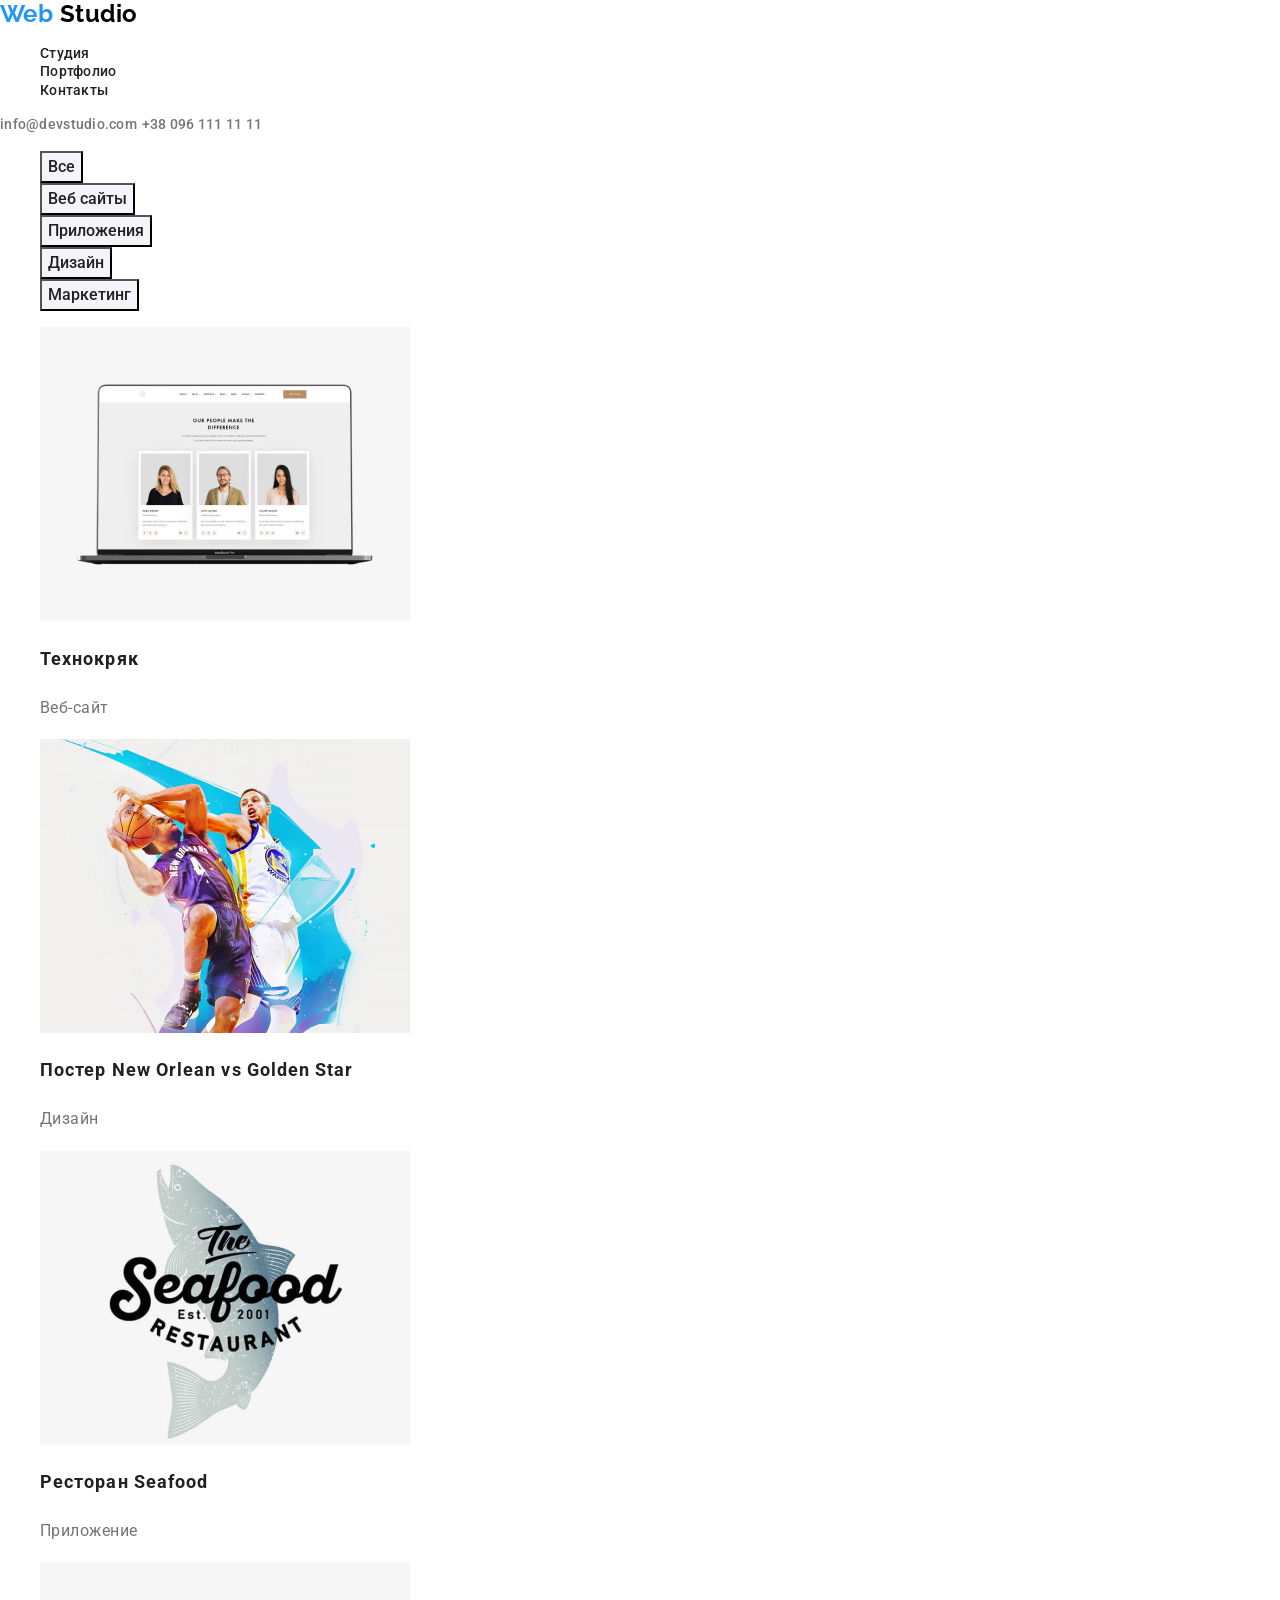
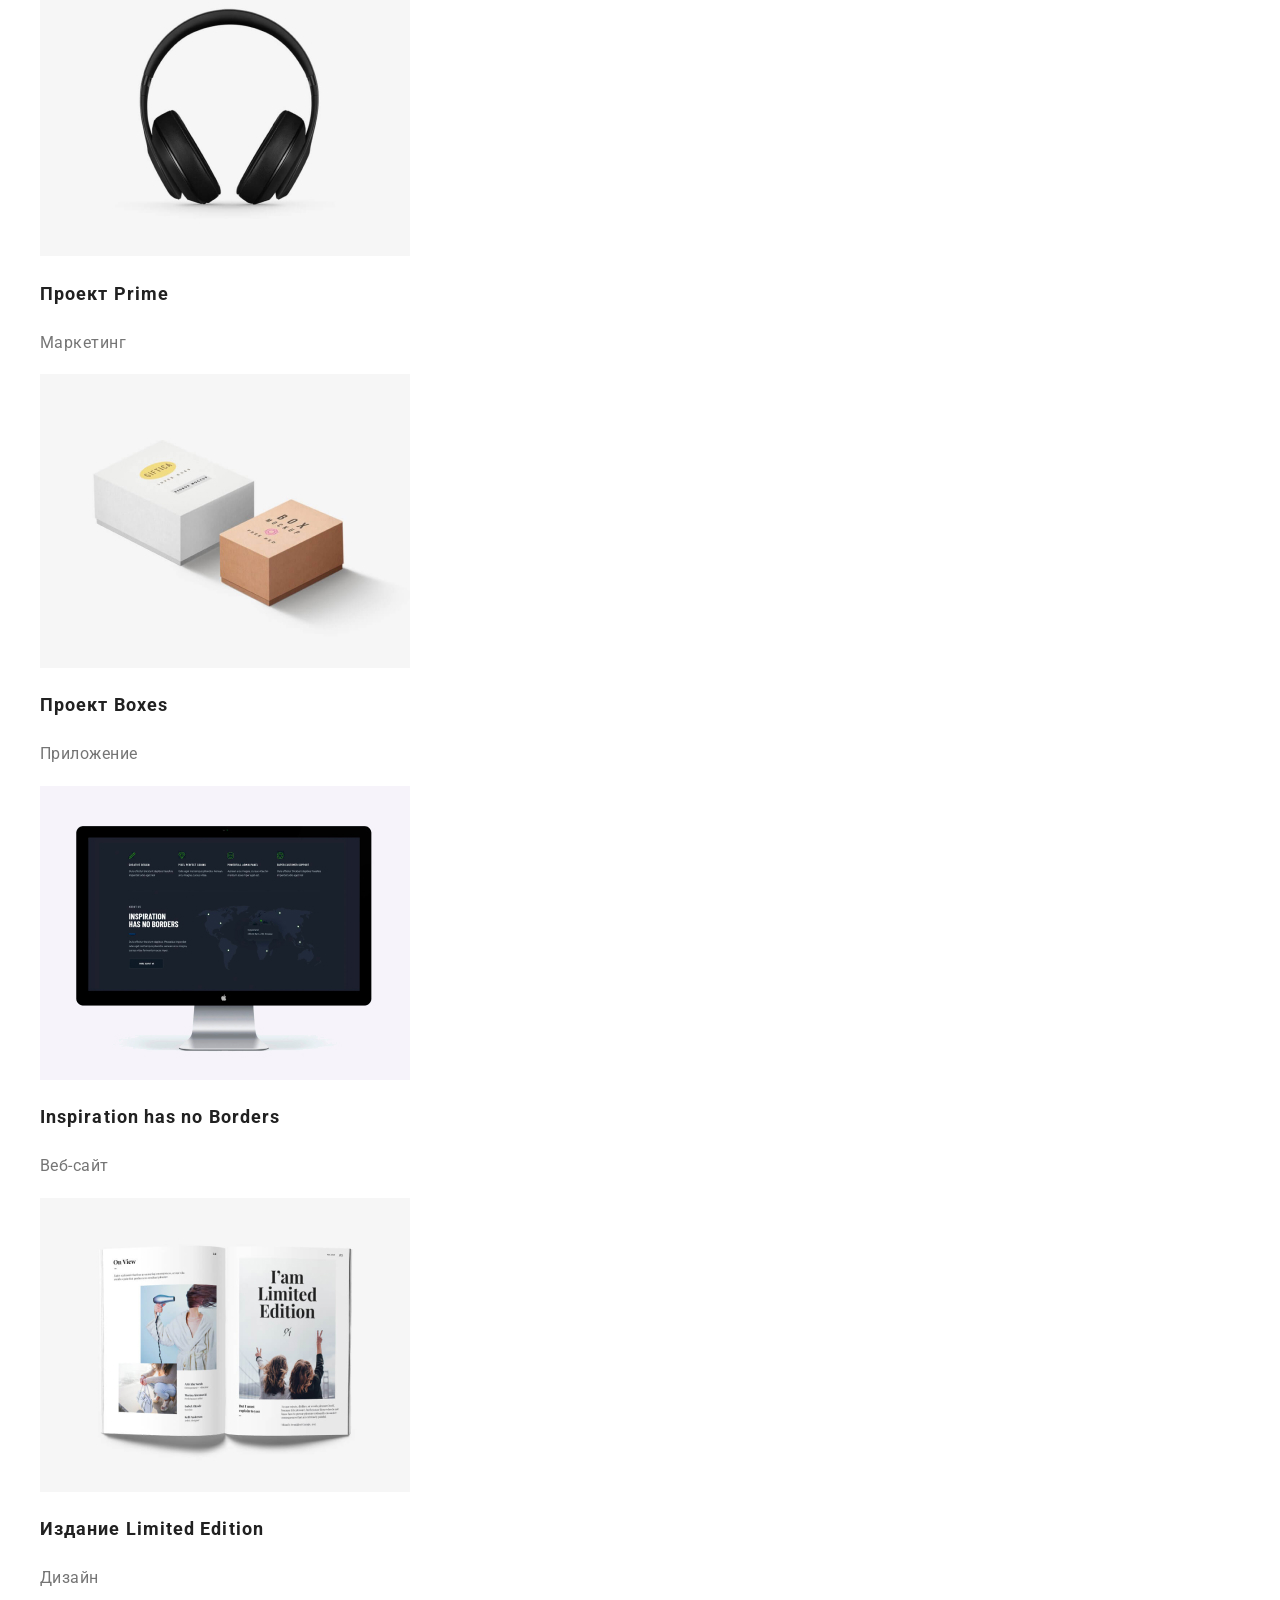
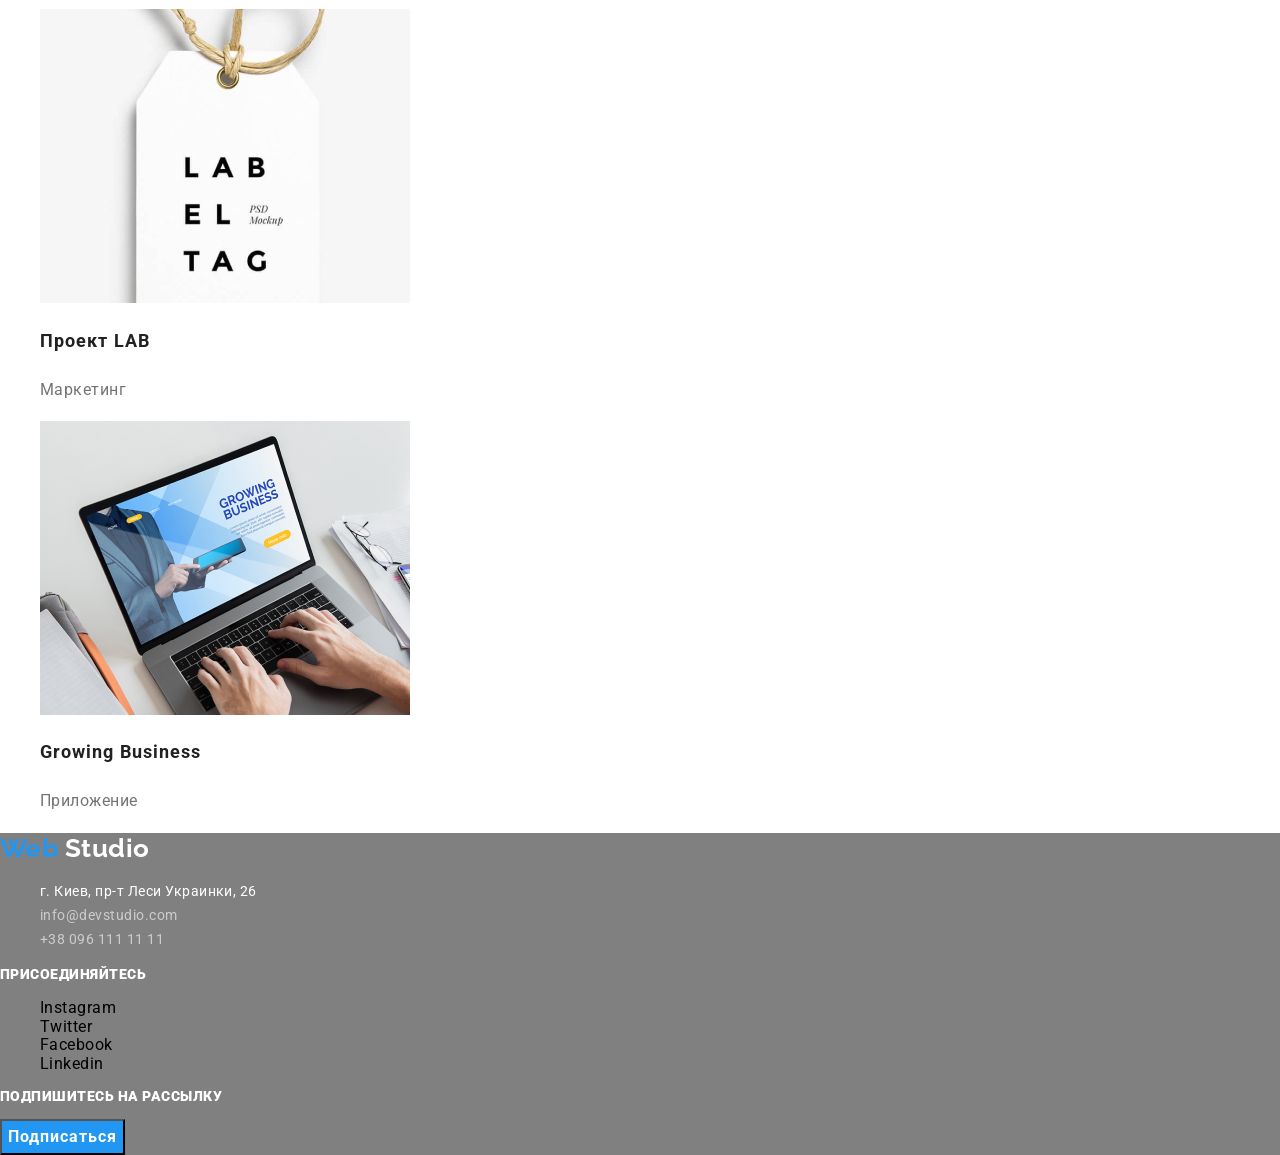
==== portfolio.html @ 8da84ddb "copy files from hw2" ====
<!DOCTYPE html>
<html lang="en">
  <head>
    <meta charset="UTF-8" />
    <meta name="viewport" content="width=device-width, initial-scale=1.0" />
    <title>Portfolio</title>
    <link rel="stylesheet" href="./css/normalize.css">
    <link href="https://fonts.googleapis.com/css2?family=Raleway:wght@700&family=Roboto:wght@400;500;700;900&display=swap" rel="stylesheet">
    <link rel="stylesheet" href="./css/styles.css" />
  </head>
  <body>
    <!-- Шапка сайта с навигацией и контактами-->
    <header class="header">
      <nav class="main-nav">
        <a class="logo link" href="./" aria-label="Логотип компании"><span class="logo-accent">Web</span> Studio</a>
        <ul class="list">
          <li class="main-nav-link-item"><a class="main-nav-link link" href="./index.html">Студия</a></li>
          <li class="main-nav-link-item"><a class="main-nav-link link" href="./portfolio.html">Портфолио</a></li>
          <li class="main-nav-link-item"><a class="main-nav-link link" href="">Контакты</a></li>
        </ul>
      </nav>
      <address class="header-address">
        <a class="header-contacts-link link" href="mailto:info@devstudio.com">info@devstudio.com</a>
        <a class="header-contacts-link link" href="tel:+380961111111">+38 096 111 11 11</a>
      </address>
    </header>

    <!-- Основной контент страници -->
    <main class="mail-portfolio">
      <section class="portfolio-section">
        <h1 hidden>Примеры наших робот</h1>
        <ul class="portfolio-btn-list list">
          <li><button class="portfolio-btn">Все</button></li>
          <li><button class="portfolio-btn">Веб сайты</button></li>
          <li><button class="portfolio-btn">Приложения</button></li>
          <li><button class="portfolio-btn">Дизайн</button></li>
          <li><button class="portfolio-btn">Маркетинг</button></li>
        </ul>
        <ul class="portfolio-list list">
          <li class="portfolio-list-item">
            <a class="portfolio-list-link link" href="">
              <img src="./images/porfolio/img-1.jpg" alt="Веб-сайт" width="370" >
              <h2 class="portfolio-subtitle">Технокряк</h2>
              <p class="portfolio-types">Веб-сайт</p>
              <p class="portfolio-description" hidden>Технокряк это современная площадка распространения коронавируса. Компании используют эту платформу для цифрового шпионажа и атак на защищённые сервера конкурентов.</p>
            </a>
          </li>
          <li class="portfolio-list-item">
            <a class="portfolio-list-link link" href="">
              <img src="./images/porfolio/img-2.jpg" alt="Дизайн" width="370">
              <h2 class="portfolio-subtitle">Постер New Orlean vs Golden Star</h2>
              <p class="portfolio-types">Дизайн</p>
              <p class="portfolio-description" hidden></p>
            </a>
          </li>
          <li class="portfolio-list-item">
            <a class="portfolio-list-link link" href="">
              <img src="./images/porfolio/img-3.jpg" alt="Приложение" width="370">
              <h2 class="portfolio-subtitle">Ресторан Seafood</h2>
              <p class="portfolio-types">Приложение</p>
              <p class="portfolio-description" hidden></p>
            </a>
          </li>
          <li class="portfolio-list-item">
            <a class="portfolio-list-link link" href="">
              <img src="./images/porfolio/img-4.jpg" alt="Маркетинг" width="370">
              <h2 class="portfolio-subtitle">Проект Prime</h2>
              <p class="portfolio-types">Маркетинг</p>
              <p class="portfolio-description" hidden></p>
            </a>
          </li>
          <li class="portfolio-list-item">
            <a class="portfolio-list-link link" href="">
              <img src="./images/porfolio/img-5.jpg" alt="Приложение" width="370">
              <h2 class="portfolio-subtitle">Проект Boxes</h2>
              <p class="portfolio-types">Приложение</p>
              <p class="portfolio-description" hidden></p>
            </a>
          </li>
          <li class="portfolio-list-item">
            <a class="portfolio-list-link link" href="">
              <img src="./images/porfolio/img-6.jpg" alt="Веб-сайт" width="370">
              <h2 class="portfolio-subtitle">Inspiration has no Borders</h2>
              <p class="portfolio-types">Веб-сайт</p>
              <p class="portfolio-description" hidden></p>
            </a>
          </li>
          <li class="portfolio-list-item">
            <a class="portfolio-list-link link" href="">
              <img src="./images/porfolio/img-7.jpg" alt="Дизайн" width="370">
              <h2 class="portfolio-subtitle">Издание Limited Edition</h2>
              <p class="portfolio-types">Дизайн</p>
              <p class="portfolio-description" hidden></p>
            </a>
          </li>
          <li class="portfolio-list-item">
            <a class="portfolio-list-link link" href="">
              <img src="./images/porfolio/img-8.jpg" alt="Маркетинг" width="370">
              <h2 class="portfolio-subtitle">Проект LAB</h2>
              <p class="portfolio-types">Маркетинг</p>
              <p class="portfolio-description" hidden></p>
            </a>
          </li>
          <li class="portfolio-list-item">
            <a class="portfolio-list-link link" href="">
              <img src="./images/porfolio/img-9.jpg" alt="Приложение"  width="370">
              <h2 class="portfolio-subtitle">Growing Business</h2>
              <p class="portfolio-types">Приложение</p>
              <p class="portfolio-description" hidden></p>
            </a>
          </li>
        </ul>
      </section>
    </main>

    <!-- Подвал сайта-->
    <footer class="footer">
      <!-- Контакты -->
      <div class="footer-contacts">
        <a class="footer-logo link" href="./" aria-label="Логотип компании"><span class="logo-accent">Web</span> Studio</a>
        <ul class="footer-address-list list">
          <li class="footer-address-link">
            <address>
              <a class="footer-link-place link" href="https://goo.gl/maps/4RLSNgMSJUWDJuMT8" target="_blank"
                >г. Киев, пр-т Леси Украинки, 26</a
              >
            </address>
          </li>
          <li class="footer-address-link">
            <address>
              <a class="footer-link-contacts link" href="mailto:info@devstudio.com">info@devstudio.com</a>
            </address>
          </li>
          <li class="footer-address-link">
            <address><a class="footer-link-contacts link" href="tel:+380961111111">+38 096 111 11 11</a></address>
          </li>
        </ul>
      </div>

      <!-- Призыв присоединиться -->
      <div class="join-section">
        <p class="join-word"><b>присоединяйтесь</b></p>
        <ul class="join-list list">
          <li class="join-list-item">
            <a class="join-list-link link" href="#" aria-label="Ссилка на Инстаграм" target="_blank"
              >Instagram</a
            >
          </li>
          <li class="join-list-item">
            <a class="join-list-link link" href="#" aria-label="Ссилка на Твитер" target="_blank"
              >Twitter</a
            >
          </li>
          <li class="join-list-item">
            <a class="join-list-link link" href="#" aria-label="Ссилка на Фейсбук" target="_blank"
              >Facebook</a
            >
          </li>
          <li class="join-list-item">
            <a class="join-list-link link" href="#" aria-label="Ссилка на Линкедин" target="_blank"
              >Linkedin</a
            >
          </li>
        </ul>
      </div>

      <!-- Подписка на рассилку -->
      <div>
        <p class="join-word"><b>Подпишитесь на рассылку</b></p>
        <button class="footer-btn">Подписаться</button>
      </div>
    </footer>
  </body>
</html>
---- css/styles.css ----
/*
font-family: Raleway; - only in Logo
font-weight: 700;

font-family: Roboto;
font-weight: 400;
font-weight: 500; 
font-weight: 700;
font-weight: 900;

font-family: 'Raleway', sans-serif;
font-family: 'Roboto', sans-serif;
*/

html {
  box-sizing: border-box;
}

*,
*::before,
*::after {
  box-sizing: inherit;
}


:root {
  --logo-text-color: #000000;
  --primery-text-color: #757575;
  --secondary-text-color: #212121;
  --darkbackground-text-color: #ffffff;
  --accent-color: #2196F3;
  --footer-mail-tell-color: rgba(255, 255, 255, 0.6);

  --font-primery: "Roboto", sans-serif;
  --font-logo: "Raleway", sans-serif;
  /* Raleway only in Logo */
}


body {
  font-family: var(--font-primery);
  font-weight: 400;
  letter-spacing: 0.03em;
}

.link {
text-decoration: none;
font-style: normal;
color: inherit;
}

.list {
  list-style: none;
}

/* Header */

.logo {
  font-family: var(--font-logo);
  font-weight: 700;
  font-size: 24px;
  line-height: 1.17;
  color: var(--logo-text-color);
}

.logo-accent{
  color: var(--accent-color);
}

.main-nav-link{
  font-weight: 500;
  font-size: 14px;
  line-height: 1.14;
  letter-spacing: 0.02em;
  color: var(--secondary-text-color);
}

.main-nav-link:hover,
.main-nav-link:focus {
color: var(--accent-color);
}

.header-contacts-link{
  font-weight: 500;
  font-size: 14px;
  line-height: 1.4;
  letter-spacing: 0.02em;
  color: var(--primery-text-color); 
}

.header-contacts-link:hover,
.header-contacts-link:focus {
  color: var(--accent-color);
}
/*
 Main Studio Content 
 */

/* Hero Content */
.hero-section {
  background-color: grey;
  /* Временно. Чтобы было видно белый текст */
}

.hero-title {
  font-weight: 900;
  font-size: 26px;
  line-height: 1.62;
  text-align: center;
  letter-spacing: 0.06em;
  text-transform: uppercase;
  color: var(--darkbackground-text-color);
}

.hero-btn {
font-weight: 700;
font-size: 16px;
line-height: 1.88;
align-items: center;
text-align: center;
letter-spacing: 0.06em;
color: var(--darkbackground-text-color);
background-color: var(--accent-color);

display: flex;
}

/* Our Features Content */

.features-subtitle {
  font-weight: 700;
  font-size: 14px;
  line-height: 1.14;
  text-transform: uppercase;
  color: var(--secondary-text-color);
}

.features-description {
font-size: 14px;
line-height: 1.71;
color: var(--primery-text-color);
}

/* Activities Content */

.activities-section {
  background-color: grey;
    /* Временно. Чтобы было видно белый текст */
}

.activities-title,
.team-title,
.clients-title {
  font-weight: 700;
  font-size: 36px;
  line-height: 1.17;
  text-align: center;
color: var(--secondary-text-color);
}

.activities-list-description {
  font-weight: 700;
  font-size: 14px;
  line-height: 1.14;
  text-align: center;
  text-transform: uppercase;
  color: var(--darkbackground-text-color);
}

/* Team Content */

.team-title {
  color: var(--secondary-text-color);
}

.team-person {
  font-weight: 500;
  font-size: 16px;
  line-height: 1.19;
  text-align: center;
  color: var(--secondary-text-color);
}

.team-job {
  font-size: 16px;
  line-height: 1.19;
  text-align: center;
  color: #757575;
}

.team-social-link:hover,
.team-social-link:focus {
  color: var(--accent-color);
}

/* Clients Content */

.clients-title {
  color: var(--secondary-text-color);
}

.clients-list-link:focus,
.clients-list-link:hover{
  color: var(--accent-color);
}

/* Footer */

.footer {
  background-color: grey;
  /* Временно. Чтобы было видно белый текст */
}

.footer-logo {
  font-family: Raleway;
  font-weight: 700;
  font-size: 26px;
  line-height: 1.19;
  color: var(--darkbackground-text-color);
}

.footer-link-place, 
.footer-link-contacts  {
  font-size: 14px;
  line-height: 1.71;
  color: var(--darkbackground-text-color);  
}

.footer-link-contacts {
  color: var(--footer-mail-tell-color);
}

.join-word {
  font-weight: 700;
  font-size: 14px;
  line-height: 1.14;
  text-transform: uppercase;
  color: var(--darkbackground-text-color);
}

.join-list-link:hover, 
.join-list-link:focus {
  color: var(--accent-color);
} 

.footer-btn {
  font-weight: 700;
  font-size: 16px;
  line-height: 1.9;
  align-items: center;
  text-align: center;
  letter-spacing: 0.06em;
  color: var(--darkbackground-text-color);

  display: flex;
  background-color: var(--accent-color);
}


/*
Portfolio
Main Section
*/

.portfolio-btn {
  font-weight: 500;
  font-size: 16px;
  line-height: 1.63;
  text-align: center;
  color: var(--secondary-text-color);

  background-color: #F5F4FA;
}

.portfolio-btn:focus,
.portfolio-btn:hover {
  color: var(--darkbackground-text-color);
  background-color: var(--accent-color);
}

.portfolio-list-link:focus,
.portfolio-list-link:hover {
  background-color: var(--accent-color);
}

.portfolio-subtitle {
  font-weight: 700;
  font-size: 18px;
  line-height: 2;
  letter-spacing: 0.06em;
  color: var(--secondary-text-color);
}

.portfolio-types {
  font-size: 16px;
  line-height: 1.9;
  color: var(--primery-text-color); 
}

.portfolio-description {
  font-size: 18px;
  line-height: 1.6;
  color: var(--darkbackground-text-color);
}
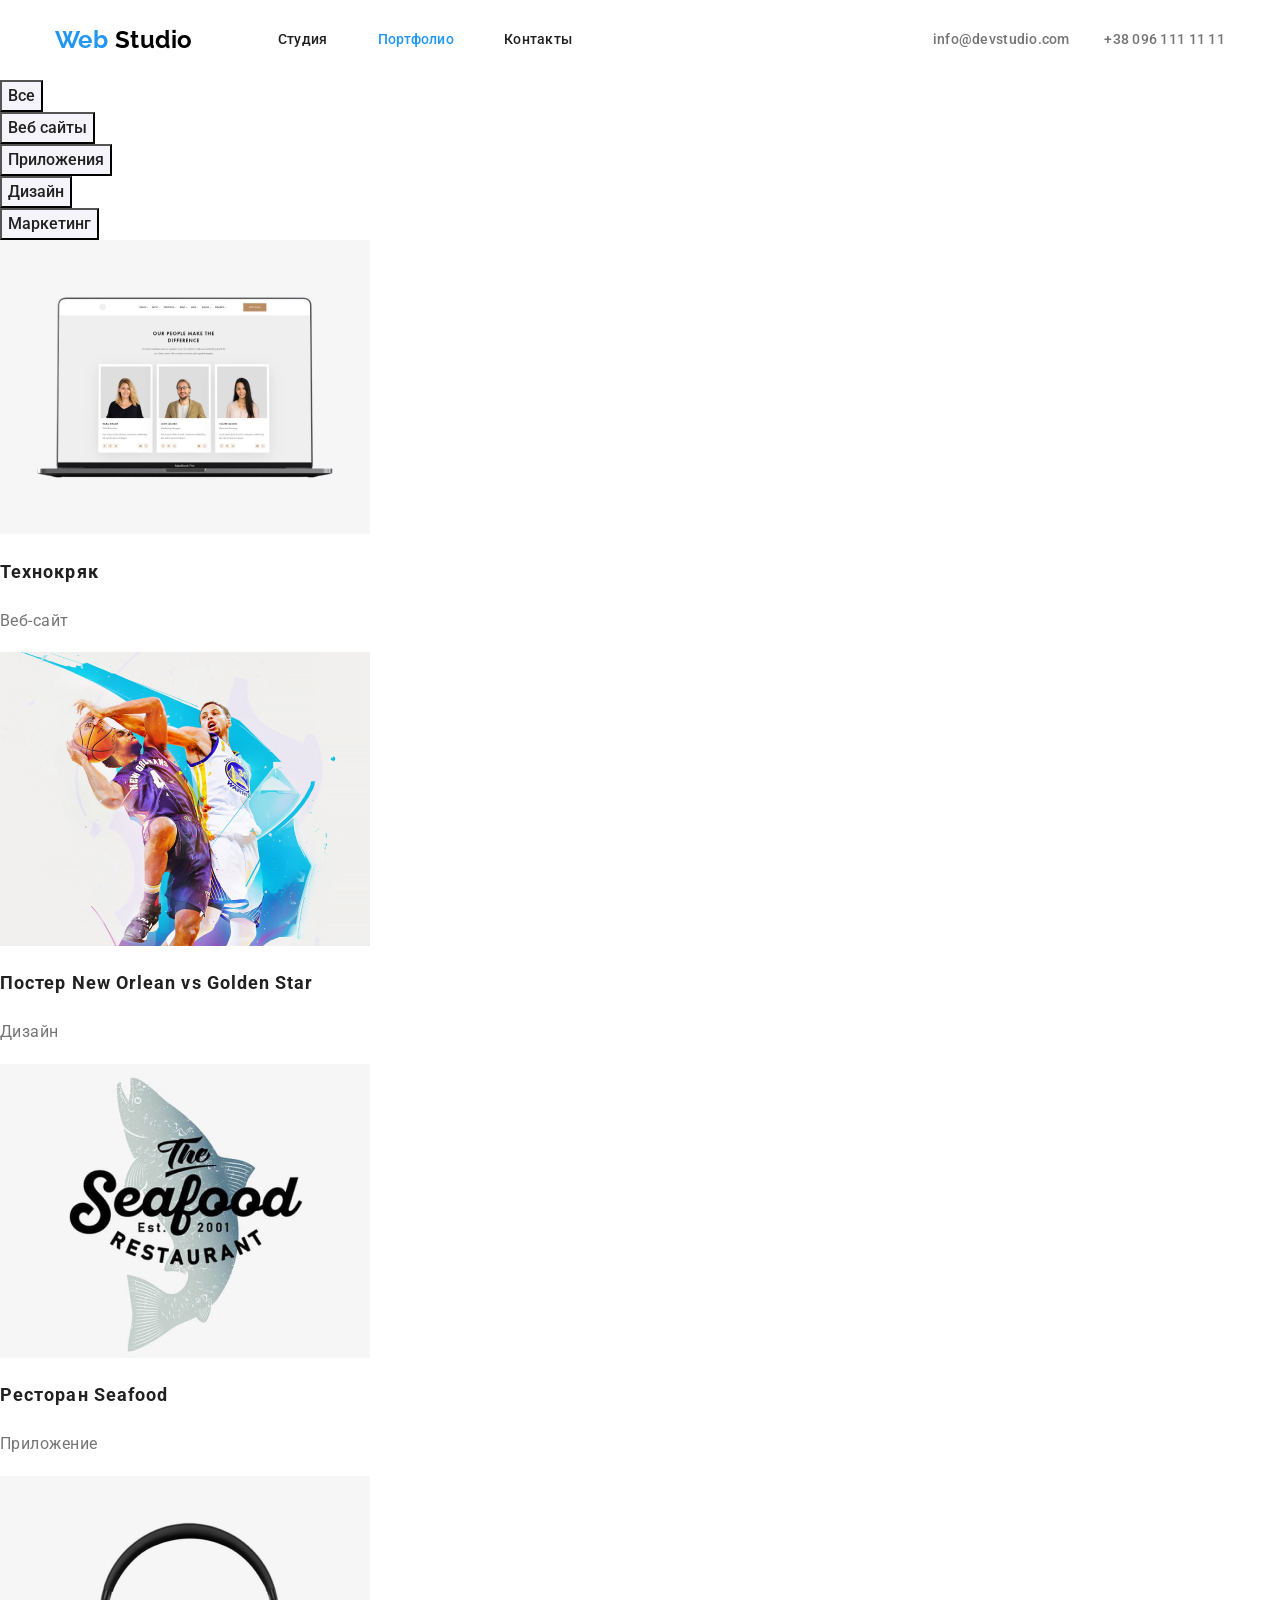
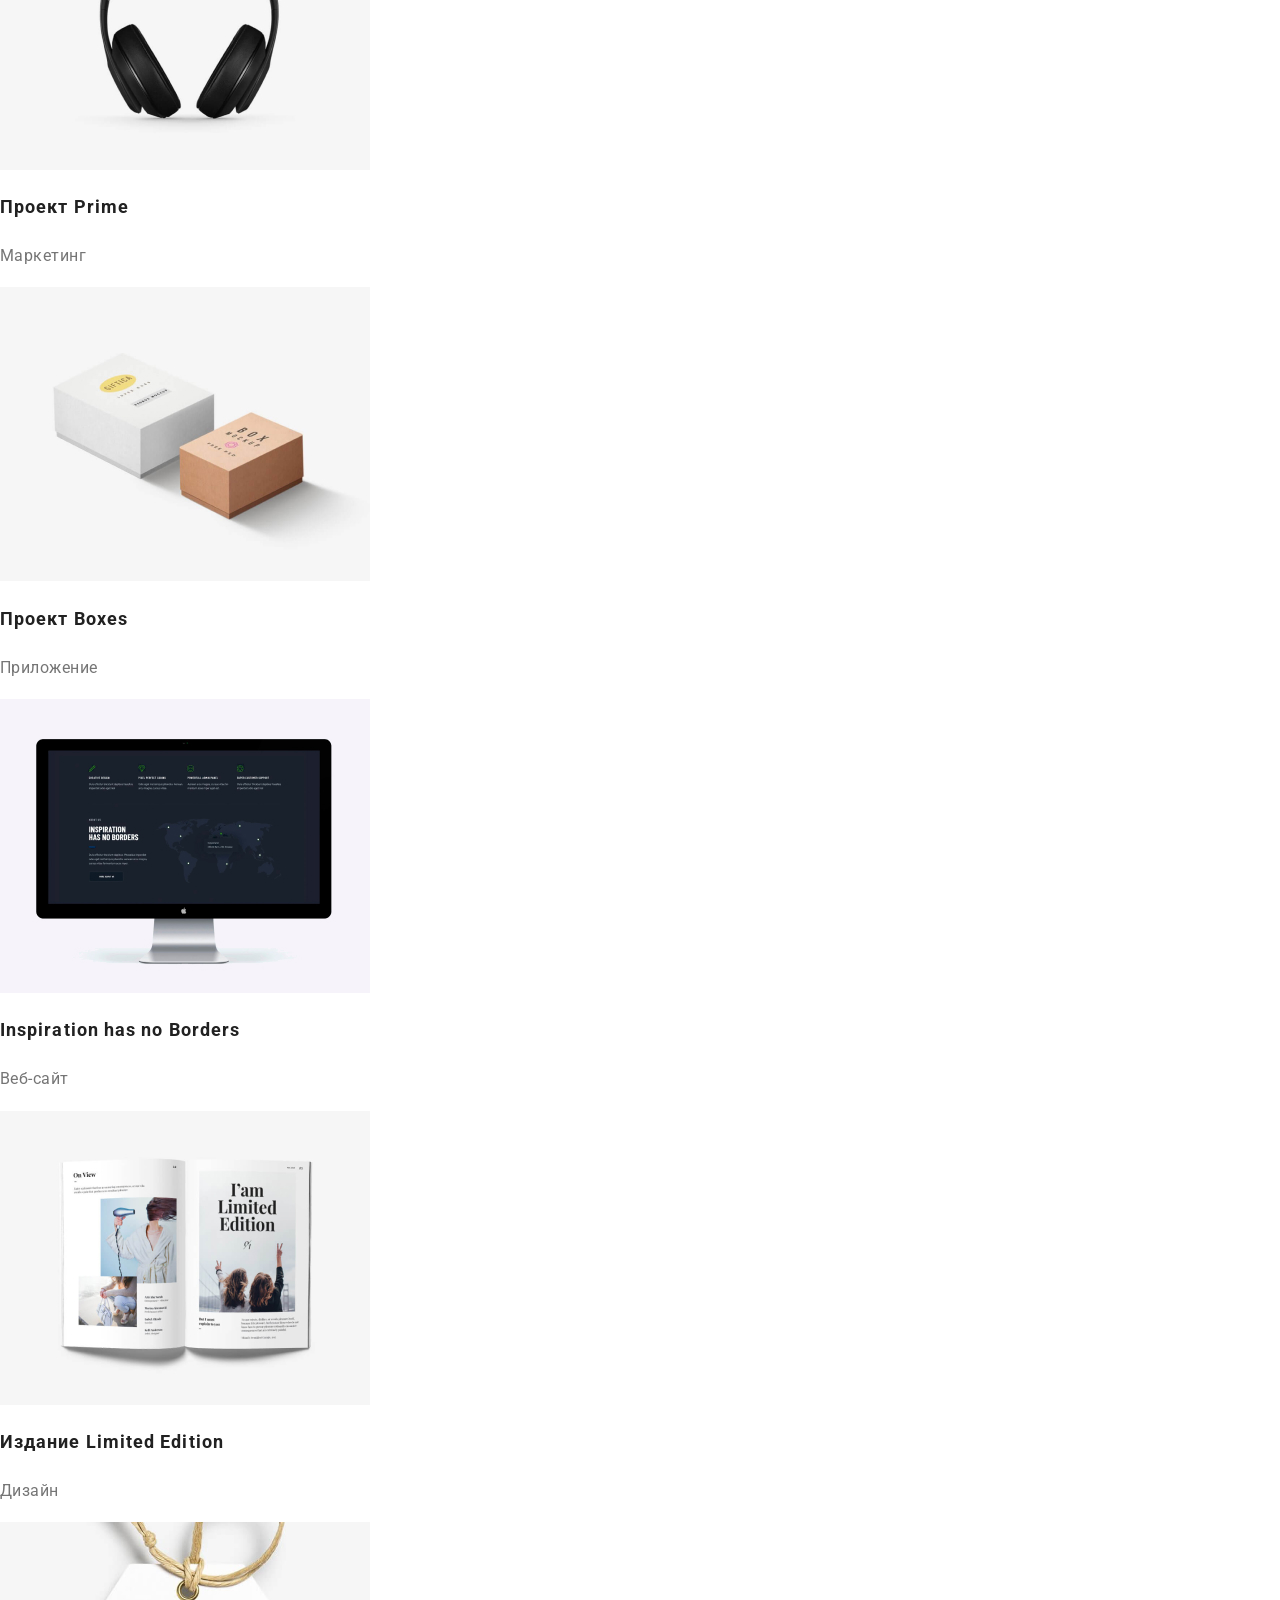
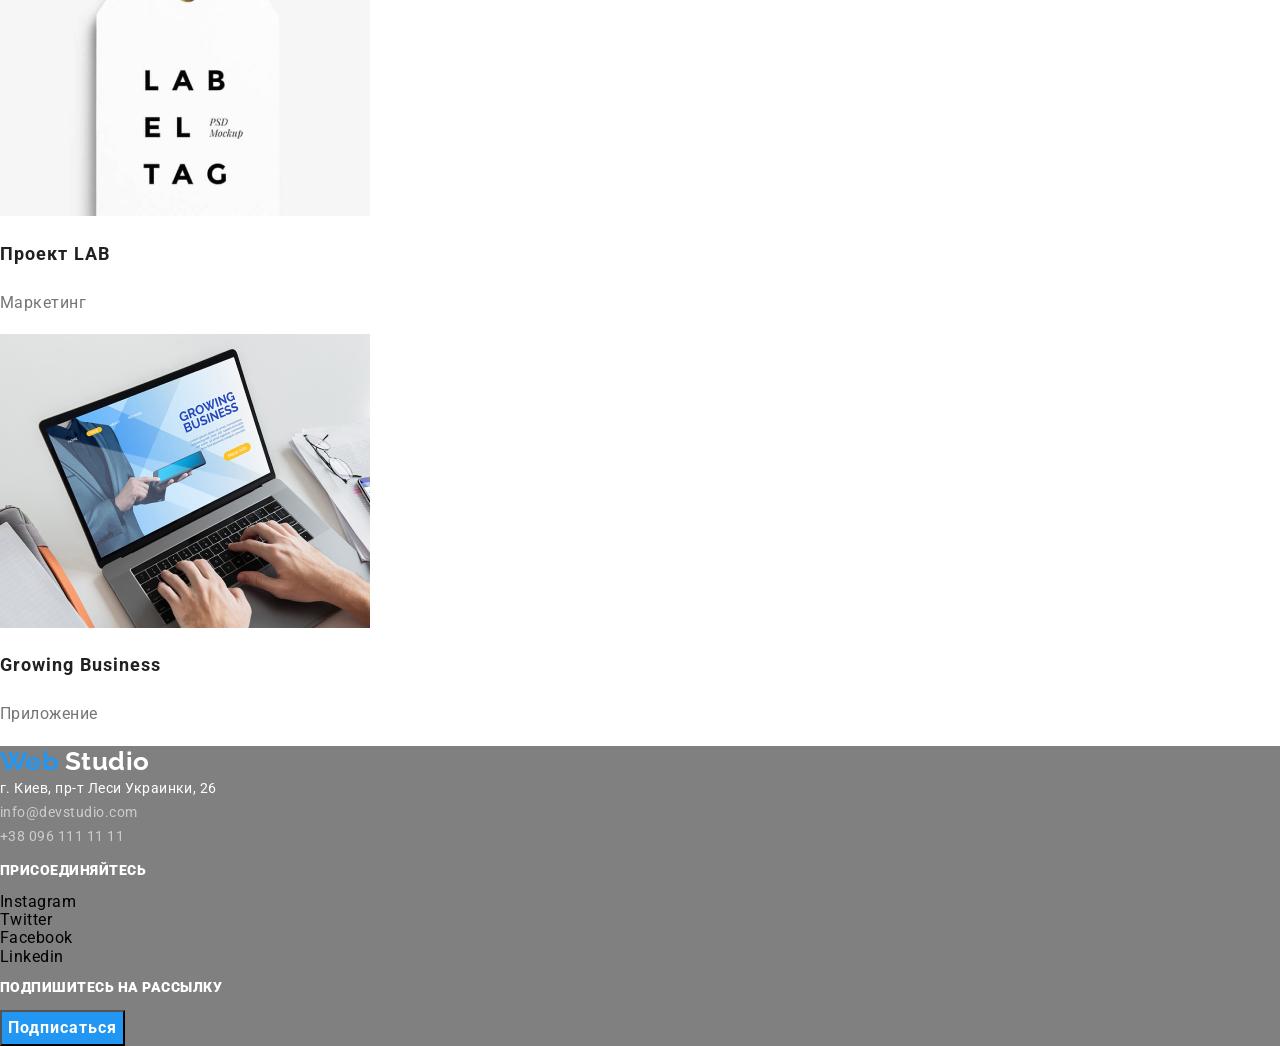
==== commit 8c3bfe09: "add position styles from header and hero section" ====
--- a/portfolio.html
+++ b/portfolio.html
@@ -11,18 +11,20 @@
   <body>
     <!-- Шапка сайта с навигацией и контактами-->
     <header class="header">
-      <nav class="main-nav">
-        <a class="logo link" href="./" aria-label="Логотип компании"><span class="logo-accent">Web</span> Studio</a>
-        <ul class="list">
-          <li class="main-nav-link-item"><a class="main-nav-link link" href="./index.html">Студия</a></li>
-          <li class="main-nav-link-item"><a class="main-nav-link link" href="./portfolio.html">Портфолио</a></li>
-          <li class="main-nav-link-item"><a class="main-nav-link link" href="">Контакты</a></li>
-        </ul>
-      </nav>
-      <address class="header-address">
-        <a class="header-contacts-link link" href="mailto:info@devstudio.com">info@devstudio.com</a>
-        <a class="header-contacts-link link" href="tel:+380961111111">+38 096 111 11 11</a>
-      </address>
+      <div class="container">
+        <nav class="main-nav">
+          <a class="logo link" href="./" aria-label="Логотип компании"><span class="logo-accent">Web</span> Studio</a>
+          <ul class="list">
+            <li class="main-nav-link-item"><a class="main-nav-link link " href="./index.html">Студия</a></li>
+            <li class="main-nav-link-item"><a class="main-nav-link link current" href="./portfolio.html">Портфолио</a></li>
+            <li class="main-nav-link-item"><a class="main-nav-link link" href="">Контакты</a></li>
+          </ul>
+        </nav>
+        <address class="header-address">
+          <a class="header-contacts-link link" href="mailto:info@devstudio.com">info@devstudio.com</a>
+          <a class="header-contacts-link link" href="tel:+380961111111">+38 096 111 11 11</a>
+        </address>  
+      </div>
     </header>
 
     <!-- Основной контент страници -->
--- a/css/styles.css
+++ b/css/styles.css
@@ -50,12 +50,39 @@
 }
 
 .list {
+  margin: 0px;
+  padding: 0px;
   list-style: none;
 }
 
 /* Header */
 
+.header .container {
+  width: 1200px;
+  display: flex;
+  /* justify-content: space-between; */
+  align-items: center;
+
+  margin-left: auto;
+  margin-right: auto;
+  padding-left: 15px;
+  padding-right: 15px;
+}
+
+.main-nav {
+  display: flex;
+  align-items: center;
+  margin-right: auto;
+}
+
+.main-nav>.list {
+  display: flex; 
+  align-items: center;
+}
+
 .logo {
+margin-right: 85px;
+
   font-family: var(--font-logo);
   font-weight: 700;
   font-size: 24px;
@@ -67,7 +94,15 @@
   color: var(--accent-color);
 }
 
+.main-nav-link-item:not(:last-child) {
+  margin-right: 50px;
+}
+
 .main-nav-link{
+  display: block;
+  padding-top: 32px;
+  padding-bottom: 32px;
+
   font-weight: 500;
   font-size: 14px;
   line-height: 1.14;
@@ -77,10 +112,22 @@
 
 .main-nav-link:hover,
 .main-nav-link:focus {
-color: var(--accent-color);
+  color: var(--accent-color);
+  cursor: pointer;
+}
+
+.current {
+  color: var(--accent-color);  
+}
+
+.header-contacts-link:not(:last-child) {
+  margin-right: 30px;
 }
 
 .header-contacts-link{
+  padding-top: 32px;
+  padding-bottom: 32px;
+
   font-weight: 500;
   font-size: 14px;
   line-height: 1.4;
@@ -91,6 +138,8 @@
 .header-contacts-link:hover,
 .header-contacts-link:focus {
   color: var(--accent-color);
+  cursor: pointer;
+
 }
 /*
  Main Studio Content 
@@ -98,21 +147,41 @@
 
 /* Hero Content */
 .hero-section {
-  background-color: grey;
+padding-top: 200px;
+padding-bottom: 200px;
+text-align: center;
+
+background-color: grey;
   /* Временно. Чтобы было видно белый текст */
 }
 
 .hero-title {
-  font-weight: 900;
-  font-size: 26px;
-  line-height: 1.62;
-  text-align: center;
-  letter-spacing: 0.06em;
-  text-transform: uppercase;
-  color: var(--darkbackground-text-color);
+margin-top: 0px;
+margin-bottom: 30px;
+
+font-weight: 900;
+font-size: 44px;
+line-height: 1.36;
+text-align: center;
+letter-spacing: 0.06em;
+text-transform: uppercase;
+color: var(--darkbackground-text-color);
 }
 
 .hero-btn {
+margin-left: auto;
+margin-right: auto;
+/* padding-right: 32px;
+padding-left: 32px;
+padding-left: 10px;
+padding-right: 10px; */
+width: 200px;
+height: 50px;
+box-shadow: 0px 4px 4px rgba(0, 0, 0, 0.15);
+border: 0px;
+border-radius: 4px;
+
+
 font-weight: 700;
 font-size: 16px;
 line-height: 1.88;
@@ -121,8 +190,6 @@
 letter-spacing: 0.06em;
 color: var(--darkbackground-text-color);
 background-color: var(--accent-color);
-
-display: flex;
 }
 
 /* Our Features Content */
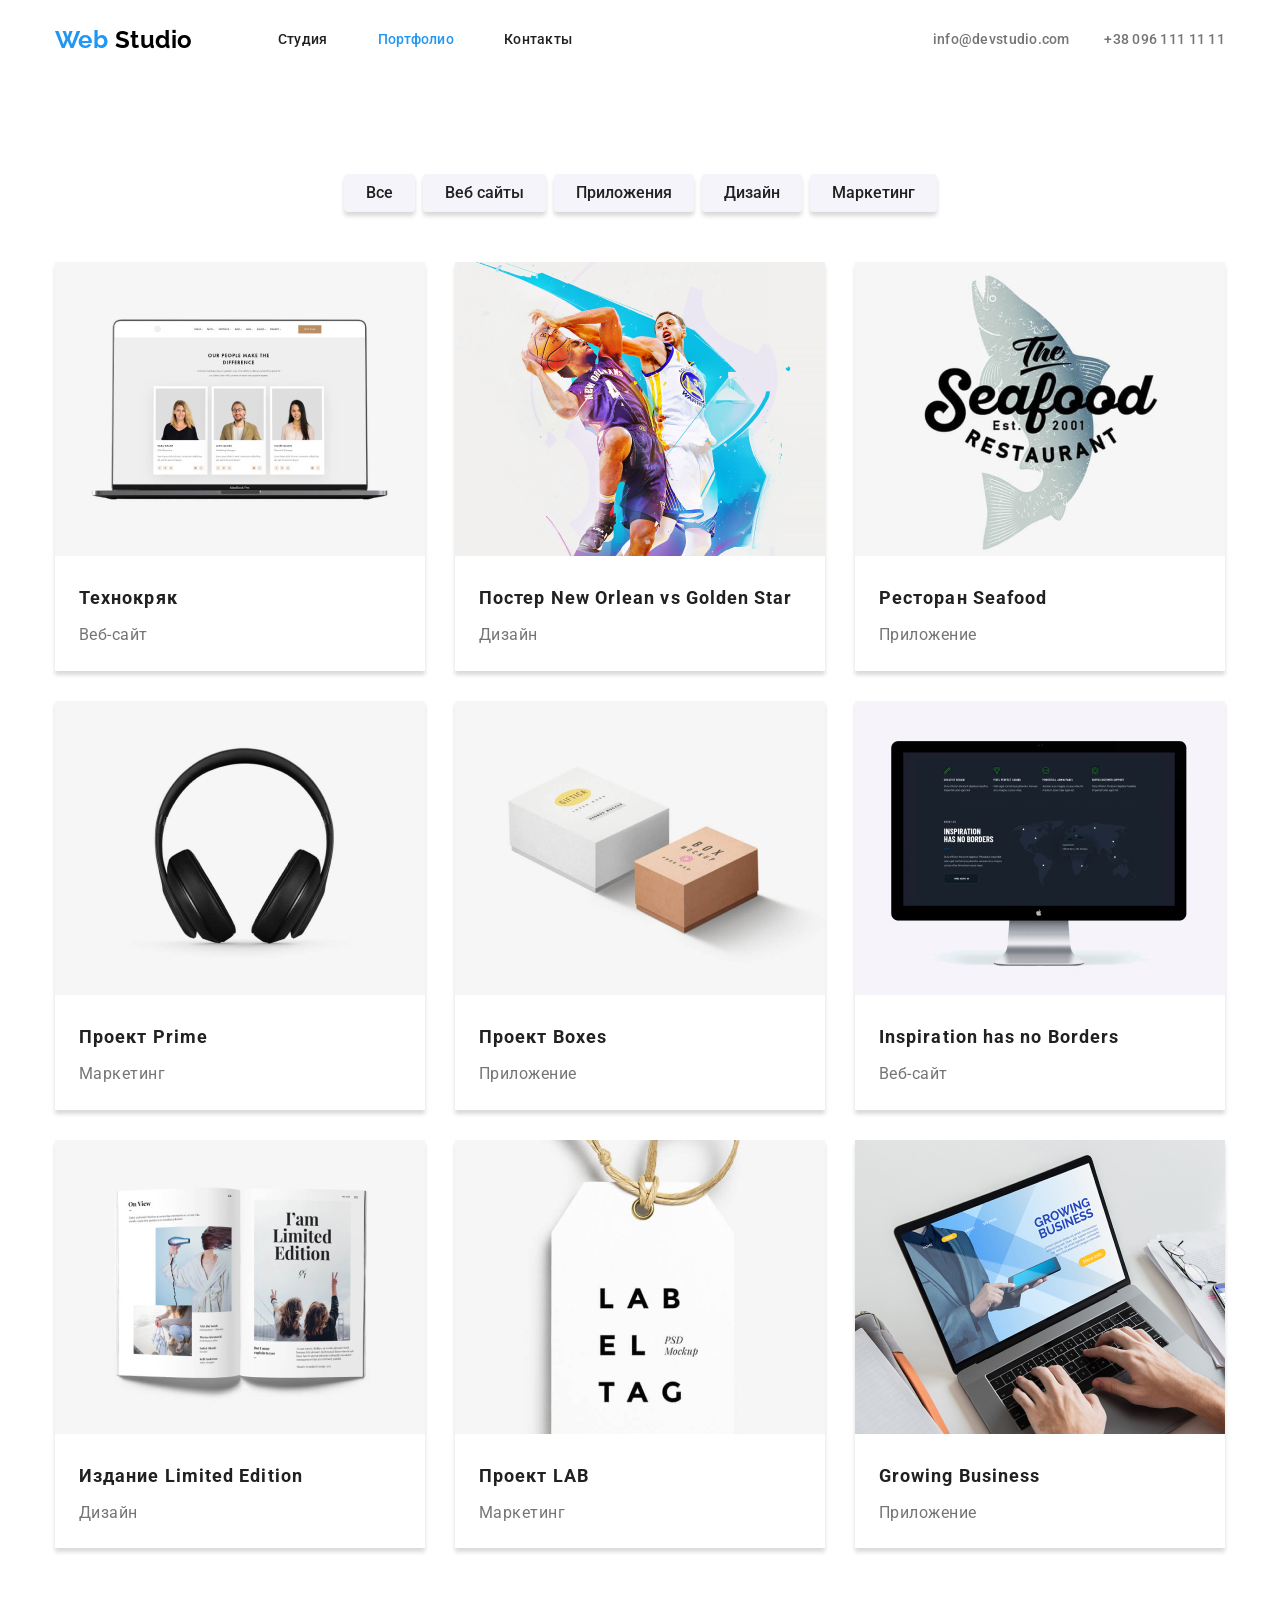
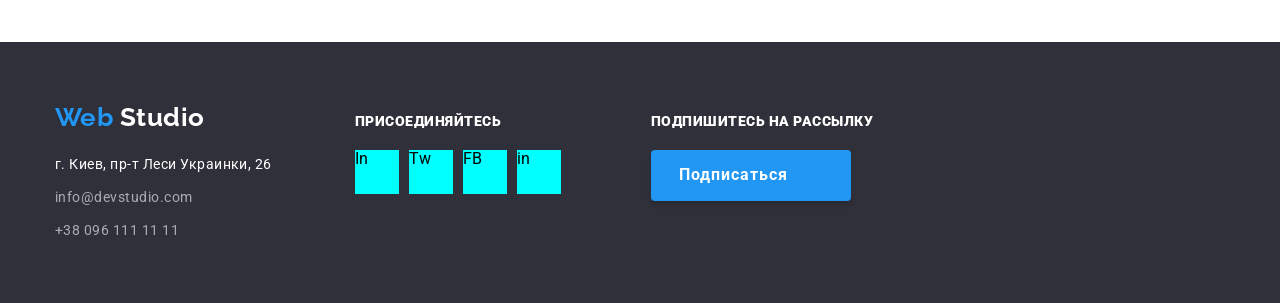
==== commit 87b7f292: "finish hw3" ====
--- a/portfolio.html
+++ b/portfolio.html
@@ -30,110 +30,114 @@
     <!-- Основной контент страници -->
     <main class="mail-portfolio">
       <section class="portfolio-section">
-        <h1 hidden>Примеры наших робот</h1>
-        <ul class="portfolio-btn-list list">
-          <li><button class="portfolio-btn">Все</button></li>
-          <li><button class="portfolio-btn">Веб сайты</button></li>
-          <li><button class="portfolio-btn">Приложения</button></li>
-          <li><button class="portfolio-btn">Дизайн</button></li>
-          <li><button class="portfolio-btn">Маркетинг</button></li>
-        </ul>
-        <ul class="portfolio-list list">
-          <li class="portfolio-list-item">
-            <a class="portfolio-list-link link" href="">
-              <img src="./images/porfolio/img-1.jpg" alt="Веб-сайт" width="370" >
-              <h2 class="portfolio-subtitle">Технокряк</h2>
-              <p class="portfolio-types">Веб-сайт</p>
-              <p class="portfolio-description" hidden>Технокряк это современная площадка распространения коронавируса. Компании используют эту платформу для цифрового шпионажа и атак на защищённые сервера конкурентов.</p>
-            </a>
-          </li>
-          <li class="portfolio-list-item">
-            <a class="portfolio-list-link link" href="">
-              <img src="./images/porfolio/img-2.jpg" alt="Дизайн" width="370">
-              <h2 class="portfolio-subtitle">Постер New Orlean vs Golden Star</h2>
-              <p class="portfolio-types">Дизайн</p>
-              <p class="portfolio-description" hidden></p>
-            </a>
-          </li>
-          <li class="portfolio-list-item">
-            <a class="portfolio-list-link link" href="">
-              <img src="./images/porfolio/img-3.jpg" alt="Приложение" width="370">
-              <h2 class="portfolio-subtitle">Ресторан Seafood</h2>
-              <p class="portfolio-types">Приложение</p>
-              <p class="portfolio-description" hidden></p>
-            </a>
-          </li>
-          <li class="portfolio-list-item">
-            <a class="portfolio-list-link link" href="">
-              <img src="./images/porfolio/img-4.jpg" alt="Маркетинг" width="370">
-              <h2 class="portfolio-subtitle">Проект Prime</h2>
-              <p class="portfolio-types">Маркетинг</p>
-              <p class="portfolio-description" hidden></p>
-            </a>
-          </li>
-          <li class="portfolio-list-item">
-            <a class="portfolio-list-link link" href="">
-              <img src="./images/porfolio/img-5.jpg" alt="Приложение" width="370">
-              <h2 class="portfolio-subtitle">Проект Boxes</h2>
-              <p class="portfolio-types">Приложение</p>
-              <p class="portfolio-description" hidden></p>
-            </a>
-          </li>
-          <li class="portfolio-list-item">
-            <a class="portfolio-list-link link" href="">
-              <img src="./images/porfolio/img-6.jpg" alt="Веб-сайт" width="370">
-              <h2 class="portfolio-subtitle">Inspiration has no Borders</h2>
-              <p class="portfolio-types">Веб-сайт</p>
-              <p class="portfolio-description" hidden></p>
-            </a>
-          </li>
-          <li class="portfolio-list-item">
-            <a class="portfolio-list-link link" href="">
-              <img src="./images/porfolio/img-7.jpg" alt="Дизайн" width="370">
-              <h2 class="portfolio-subtitle">Издание Limited Edition</h2>
-              <p class="portfolio-types">Дизайн</p>
-              <p class="portfolio-description" hidden></p>
-            </a>
-          </li>
-          <li class="portfolio-list-item">
-            <a class="portfolio-list-link link" href="">
-              <img src="./images/porfolio/img-8.jpg" alt="Маркетинг" width="370">
-              <h2 class="portfolio-subtitle">Проект LAB</h2>
-              <p class="portfolio-types">Маркетинг</p>
-              <p class="portfolio-description" hidden></p>
-            </a>
-          </li>
-          <li class="portfolio-list-item">
-            <a class="portfolio-list-link link" href="">
-              <img src="./images/porfolio/img-9.jpg" alt="Приложение"  width="370">
-              <h2 class="portfolio-subtitle">Growing Business</h2>
-              <p class="portfolio-types">Приложение</p>
-              <p class="portfolio-description" hidden></p>
-            </a>
-          </li>
-        </ul>
+        <div class="container">
+          <h1 hidden>Примеры наших робот</h1>          
+            <ul class="portfolio-btn-list list">
+              <li class="portfolio-btn-item"><button class="portfolio-btn">Все</button></li>
+              <li class="portfolio-btn-item"><button class="portfolio-btn">Веб сайты</button></li>
+              <li class="portfolio-btn-item"><button class="portfolio-btn">Приложения</button></li>
+              <li class="portfolio-btn-item"><button class="portfolio-btn">Дизайн</button></li>
+              <li class="portfolio-btn-item"><button class="portfolio-btn">Маркетинг</button></li>
+            </ul>   
+
+          <ul class="portfolio-list list">
+            <li class="portfolio-list-item">
+              <a class="portfolio-list-link link" href="">
+                <img src="./images/porfolio/img-1.jpg" alt="Веб-сайт" width="370" >
+                <h2 class="portfolio-subtitle">Технокряк</h2>
+                <p class="portfolio-types">Веб-сайт</p>
+                <p class="portfolio-description" hidden></p>
+              </a>
+            </li>
+            <li class="portfolio-list-item">
+              <a class="portfolio-list-link link" href="">
+                <img src="./images/porfolio/img-2.jpg" alt="Дизайн" width="370">
+                <h2 class="portfolio-subtitle">Постер New Orlean vs Golden Star</h2>
+                <p class="portfolio-types">Дизайн</p>
+                <p class="portfolio-description" hidden></p>
+              </a>
+            </li>
+            <li class="portfolio-list-item">
+              <a class="portfolio-list-link link" href="">
+                <img src="./images/porfolio/img-3.jpg" alt="Приложение" width="370">
+                <h2 class="portfolio-subtitle">Ресторан Seafood</h2>
+                <p class="portfolio-types">Приложение</p>
+                <p class="portfolio-description" hidden></p>
+              </a>
+            </li>
+            <li class="portfolio-list-item">
+              <a class="portfolio-list-link link" href="">
+                <img src="./images/porfolio/img-4.jpg" alt="Маркетинг" width="370">
+                <h2 class="portfolio-subtitle">Проект Prime</h2>
+                <p class="portfolio-types">Маркетинг</p>
+                <p class="portfolio-description" hidden></p>
+              </a>
+            </li>
+            <li class="portfolio-list-item">
+              <a class="portfolio-list-link link" href="">
+                <img src="./images/porfolio/img-5.jpg" alt="Приложение" width="370">
+                <h2 class="portfolio-subtitle">Проект Boxes</h2>
+                <p class="portfolio-types">Приложение</p>
+                <p class="portfolio-description" hidden></p>
+              </a>
+            </li>
+            <li class="portfolio-list-item">
+              <a class="portfolio-list-link link" href="">
+                <img src="./images/porfolio/img-6.jpg" alt="Веб-сайт" width="370">
+                <h2 class="portfolio-subtitle">Inspiration has no Borders</h2>
+                <p class="portfolio-types">Веб-сайт</p>
+                <p class="portfolio-description" hidden></p>
+              </a>
+            </li>
+            <li class="portfolio-list-item">
+              <a class="portfolio-list-link link" href="">
+                <img src="./images/porfolio/img-7.jpg" alt="Дизайн" width="370">
+                <h2 class="portfolio-subtitle">Издание Limited Edition</h2>
+                <p class="portfolio-types">Дизайн</p>
+                <p class="portfolio-description" hidden></p>
+              </a>
+            </li>
+            <li class="portfolio-list-item">
+              <a class="portfolio-list-link link" href="">
+                <img src="./images/porfolio/img-8.jpg" alt="Маркетинг" width="370">
+                <h2 class="portfolio-subtitle">Проект LAB</h2>
+                <p class="portfolio-types">Маркетинг</p>
+                <p class="portfolio-description" hidden></p>
+              </a>
+            </li>
+            <li class="portfolio-list-item">
+              <a class="portfolio-list-link link" href="">
+                <img src="./images/porfolio/img-9.jpg" alt="Приложение"  width="370">
+                <h2 class="portfolio-subtitle">Growing Business</h2>
+                <p class="portfolio-types">Приложение</p>
+                <p class="portfolio-description" hidden></p>
+              </a>
+            </li>
+          </ul>
+        </div>
       </section>
     </main>
 
     <!-- Подвал сайта-->
     <footer class="footer">
+      <div class="container">
       <!-- Контакты -->
       <div class="footer-contacts">
         <a class="footer-logo link" href="./" aria-label="Логотип компании"><span class="logo-accent">Web</span> Studio</a>
         <ul class="footer-address-list list">
-          <li class="footer-address-link">
+          <li class="footer-address-item">
             <address>
               <a class="footer-link-place link" href="https://goo.gl/maps/4RLSNgMSJUWDJuMT8" target="_blank"
                 >г. Киев, пр-т Леси Украинки, 26</a
               >
             </address>
           </li>
-          <li class="footer-address-link">
+          <li class="footer-address-item">
             <address>
               <a class="footer-link-contacts link" href="mailto:info@devstudio.com">info@devstudio.com</a>
             </address>
           </li>
-          <li class="footer-address-link">
+          <li class="footer-address-item">
             <address><a class="footer-link-contacts link" href="tel:+380961111111">+38 096 111 11 11</a></address>
           </li>
         </ul>
@@ -145,31 +149,32 @@
         <ul class="join-list list">
           <li class="join-list-item">
             <a class="join-list-link link" href="#" aria-label="Ссилка на Инстаграм" target="_blank"
-              >Instagram</a
+              >In</a
             >
           </li>
           <li class="join-list-item">
             <a class="join-list-link link" href="#" aria-label="Ссилка на Твитер" target="_blank"
-              >Twitter</a
+              >Tw</a
             >
           </li>
           <li class="join-list-item">
             <a class="join-list-link link" href="#" aria-label="Ссилка на Фейсбук" target="_blank"
-              >Facebook</a
+              >FB</a
             >
           </li>
           <li class="join-list-item">
             <a class="join-list-link link" href="#" aria-label="Ссилка на Линкедин" target="_blank"
-              >Linkedin</a
+              >in</a
             >
           </li>
         </ul>
       </div>
 
       <!-- Подписка на рассилку -->
-      <div>
+      <div class="subscribe-container">
         <p class="join-word"><b>Подпишитесь на рассылку</b></p>
         <button class="footer-btn">Подписаться</button>
+      </div>
       </div>
     </footer>
   </body>
--- a/css/styles.css
+++ b/css/styles.css
@@ -30,11 +30,14 @@
   --darkbackground-text-color: #ffffff;
   --accent-color: #2196F3;
   --footer-mail-tell-color: rgba(255, 255, 255, 0.6);
+  --secondary-bg-color: #F5F4FA;
+  --footer-bg-color: #2F303A;
 
   --font-primery: "Roboto", sans-serif;
   --font-logo: "Raleway", sans-serif;
   /* Raleway only in Logo */
 }
+
 
 
 body {
@@ -60,7 +63,7 @@
 .header .container {
   width: 1200px;
   display: flex;
-  /* justify-content: space-between; */
+  width: 1200px;
   align-items: center;
 
   margin-left: auto;
@@ -68,6 +71,7 @@
   padding-left: 15px;
   padding-right: 15px;
 }
+
 
 .main-nav {
   display: flex;
@@ -169,12 +173,12 @@
 }
 
 .hero-btn {
+padding-bottom: 10px;
+padding-top: 10px;
+padding-right: 32px;
+padding-left: 32px;
 margin-left: auto;
 margin-right: auto;
-/* padding-right: 32px;
-padding-left: 32px;
-padding-left: 10px;
-padding-right: 10px; */
 width: 200px;
 height: 50px;
 box-shadow: 0px 4px 4px rgba(0, 0, 0, 0.15);
@@ -185,7 +189,6 @@
 font-weight: 700;
 font-size: 16px;
 line-height: 1.88;
-align-items: center;
 text-align: center;
 letter-spacing: 0.06em;
 color: var(--darkbackground-text-color);
@@ -194,7 +197,36 @@
 
 /* Our Features Content */
 
+.features-section {
+  padding-top: 94px;
+  padding-bottom: 94px;
+}
+
+.features-section .container {
+  width: 1200px;
+  align-items: center;
+  margin-left: auto;
+  margin-right: auto;
+  padding-left: 15px;
+  padding-right: 15px;
+}
+
+.features-list {
+  display: flex;
+}
+
+.features-list-item {
+  width: 270px;
+}
+
+.features-list-item:not(:last-child) {
+  margin-right: 30px;
+}
+
 .features-subtitle {
+  margin-top: 0px;
+  margin-bottom: 10px;
+
   font-weight: 700;
   font-size: 14px;
   line-height: 1.14;
@@ -203,26 +235,54 @@
 }
 
 .features-description {
-font-size: 14px;
-line-height: 1.71;
-color: var(--primery-text-color);
+  margin-top: 0px;
+  margin-bottom: 0px;
+
+  font-size: 14px;
+  line-height: 1.71;
+  color: var(--primery-text-color);
 }
 
 /* Activities Content */
 
 .activities-section {
-  background-color: grey;
-    /* Временно. Чтобы было видно белый текст */
+  padding-bottom: 94px;
+}
+
+.activities-section .container {
+  width: 1200px;
+  align-items: center;
+  margin-left: auto;
+  margin-right: auto;
+  padding-left: 15px;
+  padding-right: 15px; 
 }
 
 .activities-title,
 .team-title,
 .clients-title {
+  margin-top: 0px;
+  margin-bottom: 50px;
+
   font-weight: 700;
   font-size: 36px;
   line-height: 1.17;
   text-align: center;
 color: var(--secondary-text-color);
+}
+
+.activities-list {
+  display: flex;
+}
+
+.activities-list-item {
+  background-color: grey;
+  /* Временно. Чтобы было видно белый текст */
+  width: 370px;
+}
+
+.activities-list-item:not(:last-child) {
+  margin-right: 30px;
 }
 
 .activities-list-description {
@@ -236,11 +296,46 @@
 
 /* Team Content */
 
+.team-section {
+  padding-top: 94px;
+  padding-bottom: 94px;
+
+  background-color: var(--secondary-bg-color);
+}
+
+.team-section .container {
+  width: 1200px;
+  align-items: center;
+  margin-left: auto;
+  margin-right: auto;
+  padding-left: 15px;
+  padding-right: 15px; 
+}
+
+.team-list {
+  display: flex;
+}
+
+.team-list-item {
+  width: 270px;
+}
+
+.team-list-item:not(:last-child) {
+  margin-right: 30px;
+}
+
+.team-img {
+  margin-bottom: 30px;
+}
+
 .team-title {
   color: var(--secondary-text-color);
 }
 
 .team-person {
+  margin-top: 0px;
+  margin-bottom: 10px;
+
   font-weight: 500;
   font-size: 16px;
   line-height: 1.19;
@@ -249,10 +344,32 @@
 }
 
 .team-job {
+  margin-bottom: 16px;
+
   font-size: 16px;
   line-height: 1.19;
   text-align: center;
-  color: #757575;
+  color: var(--primery-text-color);
+}
+
+.team-social-list {
+  display: flex;
+  width: 206px;
+  margin-left: auto;
+  margin-right: auto;
+}
+
+.team-social-item:not(:last-child) {
+  margin-right: 10px;
+}
+
+.team-social-link {
+  /* Временно */
+  display: block;
+  width: 44px;
+  height: 44px;
+  background-color: aqua;
+  /* Временно */
 }
 
 .team-social-link:hover,
@@ -261,9 +378,39 @@
 }
 
 /* Clients Content */
+.clients-section {
+  padding-top: 94px;
+  padding-bottom: 94px;
+}
+
+.clients-section .container {
+  width: 1200px;
+  align-items: center;
+  margin-left: auto;
+  margin-right: auto;
+  padding-left: 15px;
+  padding-right: 15px; 
+}
+
+.clients-list {
+  display: flex;
+}
 
 .clients-title {
   color: var(--secondary-text-color);
+}
+
+.clients-list-link {
+  /* Временно */
+  display: block;
+  width: 170px;
+  height: 90px;
+  background-color: aqua;
+  /* Временно */
+}
+
+.clients-list-item:not(:last-child) {
+margin-right: 30px;
 }
 
 .clients-list-link:focus,
@@ -274,16 +421,38 @@
 /* Footer */
 
 .footer {
-  background-color: grey;
-  /* Временно. Чтобы было видно белый текст */
+  background-color: var(--footer-bg-color);
+}
+
+.footer .container {
+  display: flex;
+  width: 1200px;
+  margin-left: auto;
+  margin-right: auto;
+  padding-left: 15px;
+  padding-right: 15px; 
+}
+
+.footer-contacts {
+  margin-top: 60px;
+  margin-bottom: 60px;
+  margin-right: 69px;
+  width: 231px;
 }
 
 .footer-logo {
+  display: block;
+  margin-bottom: 20px;
+
   font-family: Raleway;
   font-weight: 700;
   font-size: 26px;
   line-height: 1.19;
   color: var(--darkbackground-text-color);
+}
+
+.footer-address-item:not(:last-child) {
+margin-bottom: 9px;
 }
 
 .footer-link-place, 
@@ -297,7 +466,17 @@
   color: var(--footer-mail-tell-color);
 }
 
+.join-section {
+  margin-top: 72px;
+  margin-bottom: 100px;
+  margin-right: 90px;
+  width: 206px;
+}
+
 .join-word {
+  margin-top: 0px;
+  margin-bottom: 20px;
+
   font-weight: 700;
   font-size: 14px;
   line-height: 1.14;
@@ -305,16 +484,48 @@
   color: var(--darkbackground-text-color);
 }
 
+.join-list {
+  display: flex;
+}
+
+.join-list-link {
+  /* Временно */
+  display: block;
+  width: 44px;
+  height: 44px;
+  background-color: aqua;
+  /* Временно */
+}
+
+.join-list-item:not(:last-child) {
+  margin-right: 10px;
+}
+
 .join-list-link:hover, 
 .join-list-link:focus {
   color: var(--accent-color);
 } 
 
+.subscribe-container {
+  margin-top: 72px;
+  margin-bottom: 94px;
+  width: 570px;
+}
+
 .footer-btn {
+  padding-bottom: 10px;
+  padding-top: 10px;
+  padding-right: 28px;
+  padding-left: 28px;
+  min-width: 200px;
+  box-shadow: 0px 4px 4px rgba(0, 0, 0, 0.15);
+  border: 0px;
+  border-radius: 4px;
+
+  text-align: center;
   font-weight: 700;
   font-size: 16px;
   line-height: 1.9;
-  align-items: center;
   text-align: center;
   letter-spacing: 0.06em;
   color: var(--darkbackground-text-color);
@@ -329,14 +540,45 @@
 Main Section
 */
 
+.portfolio-section {
+  padding-top: 94px;
+  padding-bottom: 94px;
+}
+
+.portfolio-section .container {
+  width: 1200px;
+  margin-left: auto;
+  margin-right: auto;
+  padding-left: 15px;
+  padding-right: 15px; 
+}
+
+.portfolio-btn-list {
+  display: flex;
+  justify-content: center;
+  margin-bottom: 50px;
+}
+
 .portfolio-btn {
+  padding-bottom: 6px;
+  padding-top: 6px;
+  padding-right: 22px;
+  padding-left: 22px;
+  box-shadow: 0px 4px 4px rgba(0, 0, 0, 0.15);
+  border: 0px;
+  border-radius: 4px;
+
   font-weight: 500;
   font-size: 16px;
   line-height: 1.63;
   text-align: center;
   color: var(--secondary-text-color);
 
-  background-color: #F5F4FA;
+  background-color: var(--secondary-bg-color);
+}
+
+.portfolio-btn-item:not(:last-of-type) {
+  margin-right: 8px;
 }
 
 .portfolio-btn:focus,
@@ -348,9 +590,39 @@
 .portfolio-list-link:focus,
 .portfolio-list-link:hover {
   background-color: var(--accent-color);
+  /* Временно */
+}
+
+.portfolio-list {
+  display: flex;
+  flex-wrap: wrap;
+}
+
+.portfolio-list-item:not(:nth-child(3n)) {
+margin-right: 30px;
+}
+
+.portfolio-list-item:not(:nth-child(-n+3)) {
+  margin-top: 30px;;
+  }
+
+.portfolio-list-link {
+  display: block;
+  box-shadow: 0px 4px 4px rgba(0, 0, 0, 0.15);
+  border: 1px #EEEEEE;
+  width: 370px;
+  padding-bottom: 20px;
+}
+
+.portfolio-list-link img {
+  margin-bottom: 20px;
 }
 
 .portfolio-subtitle {
+  margin-top: 0px;
+  margin-bottom: 4px;
+  margin-left: 24px;
+
   font-weight: 700;
   font-size: 18px;
   line-height: 2;
@@ -359,13 +631,23 @@
 }
 
 .portfolio-types {
+  margin-left: 24px;
+  margin-top: 0px;
+  margin-bottom: 0px;
+
   font-size: 16px;
   line-height: 1.9;
   color: var(--primery-text-color); 
 }
 
-.portfolio-description {
+/* .portfolio-description {
+  display: block;
+  margin-left: 24px;
+  margin-right: 24px;
+  margin-top: 63px;
+  margin-bottom: 63px;
+
   font-size: 18px;
   line-height: 1.6;
   color: var(--darkbackground-text-color);
-}+} */
